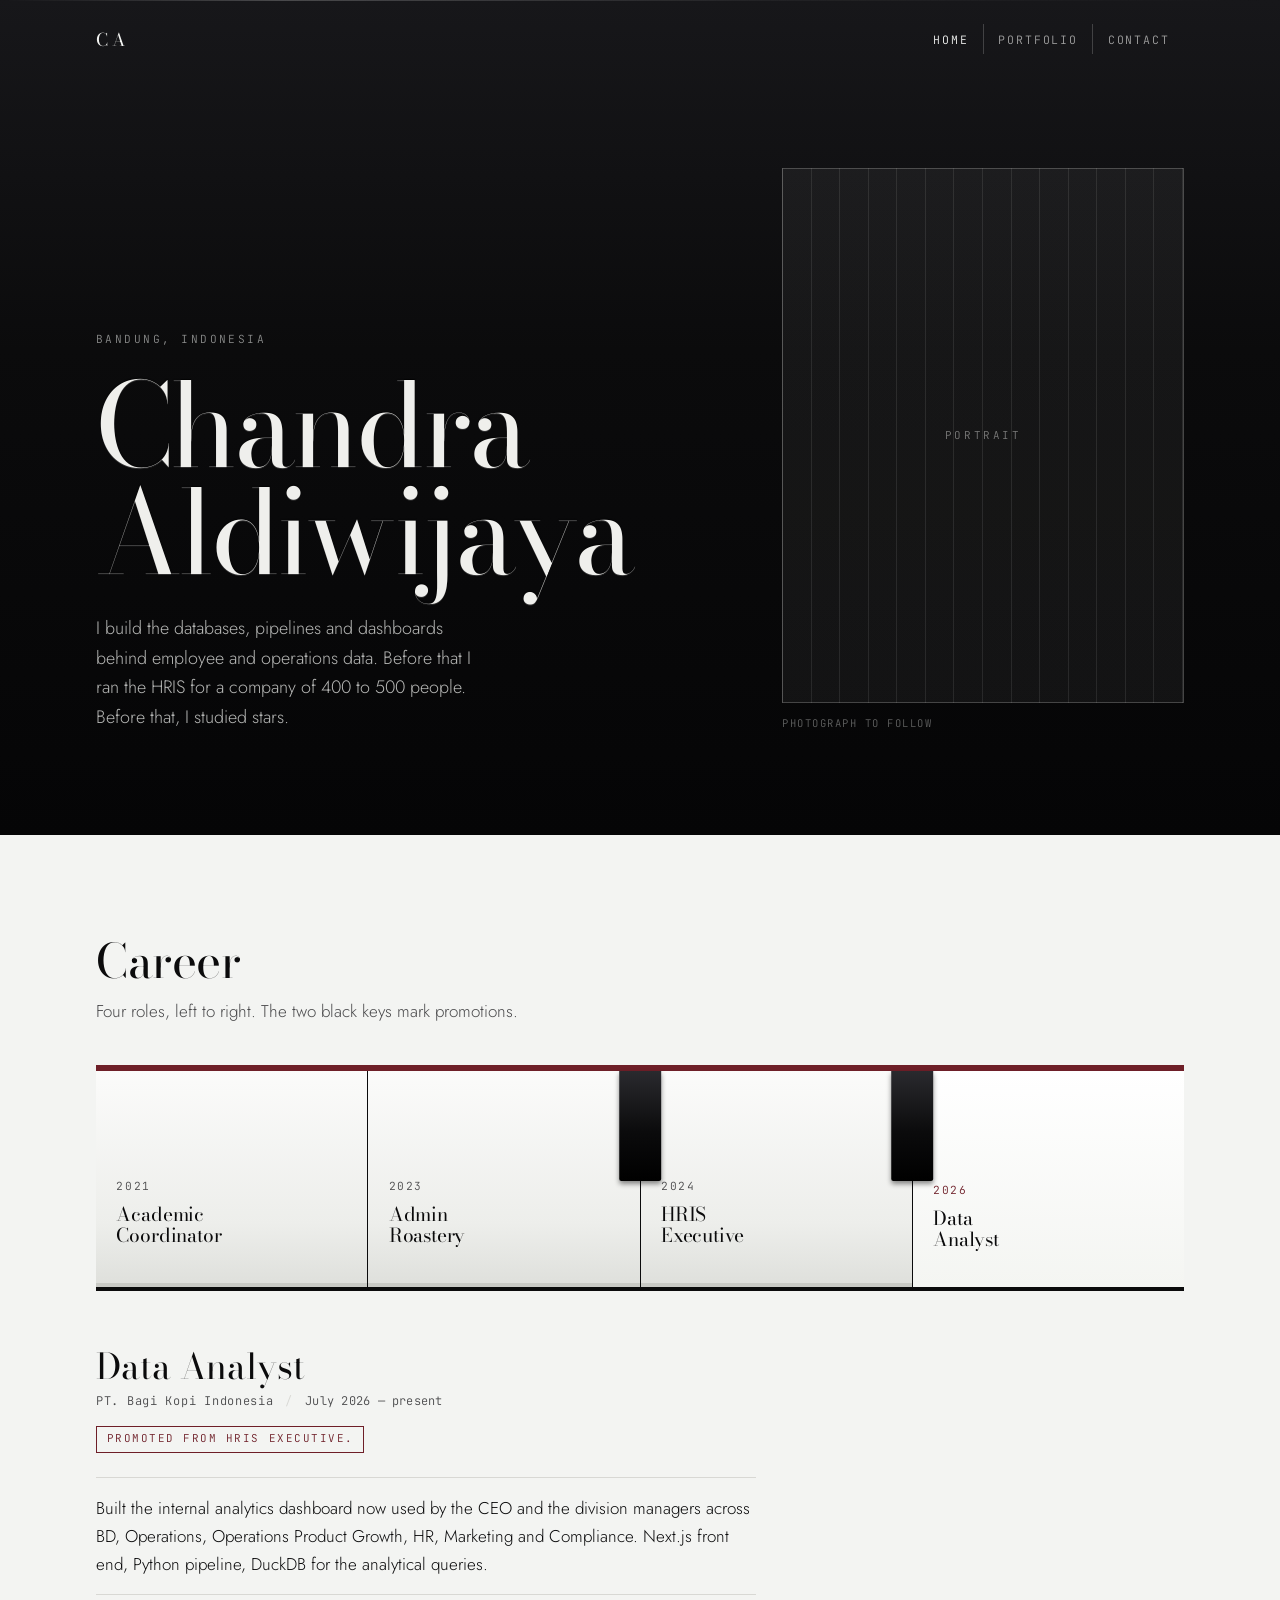
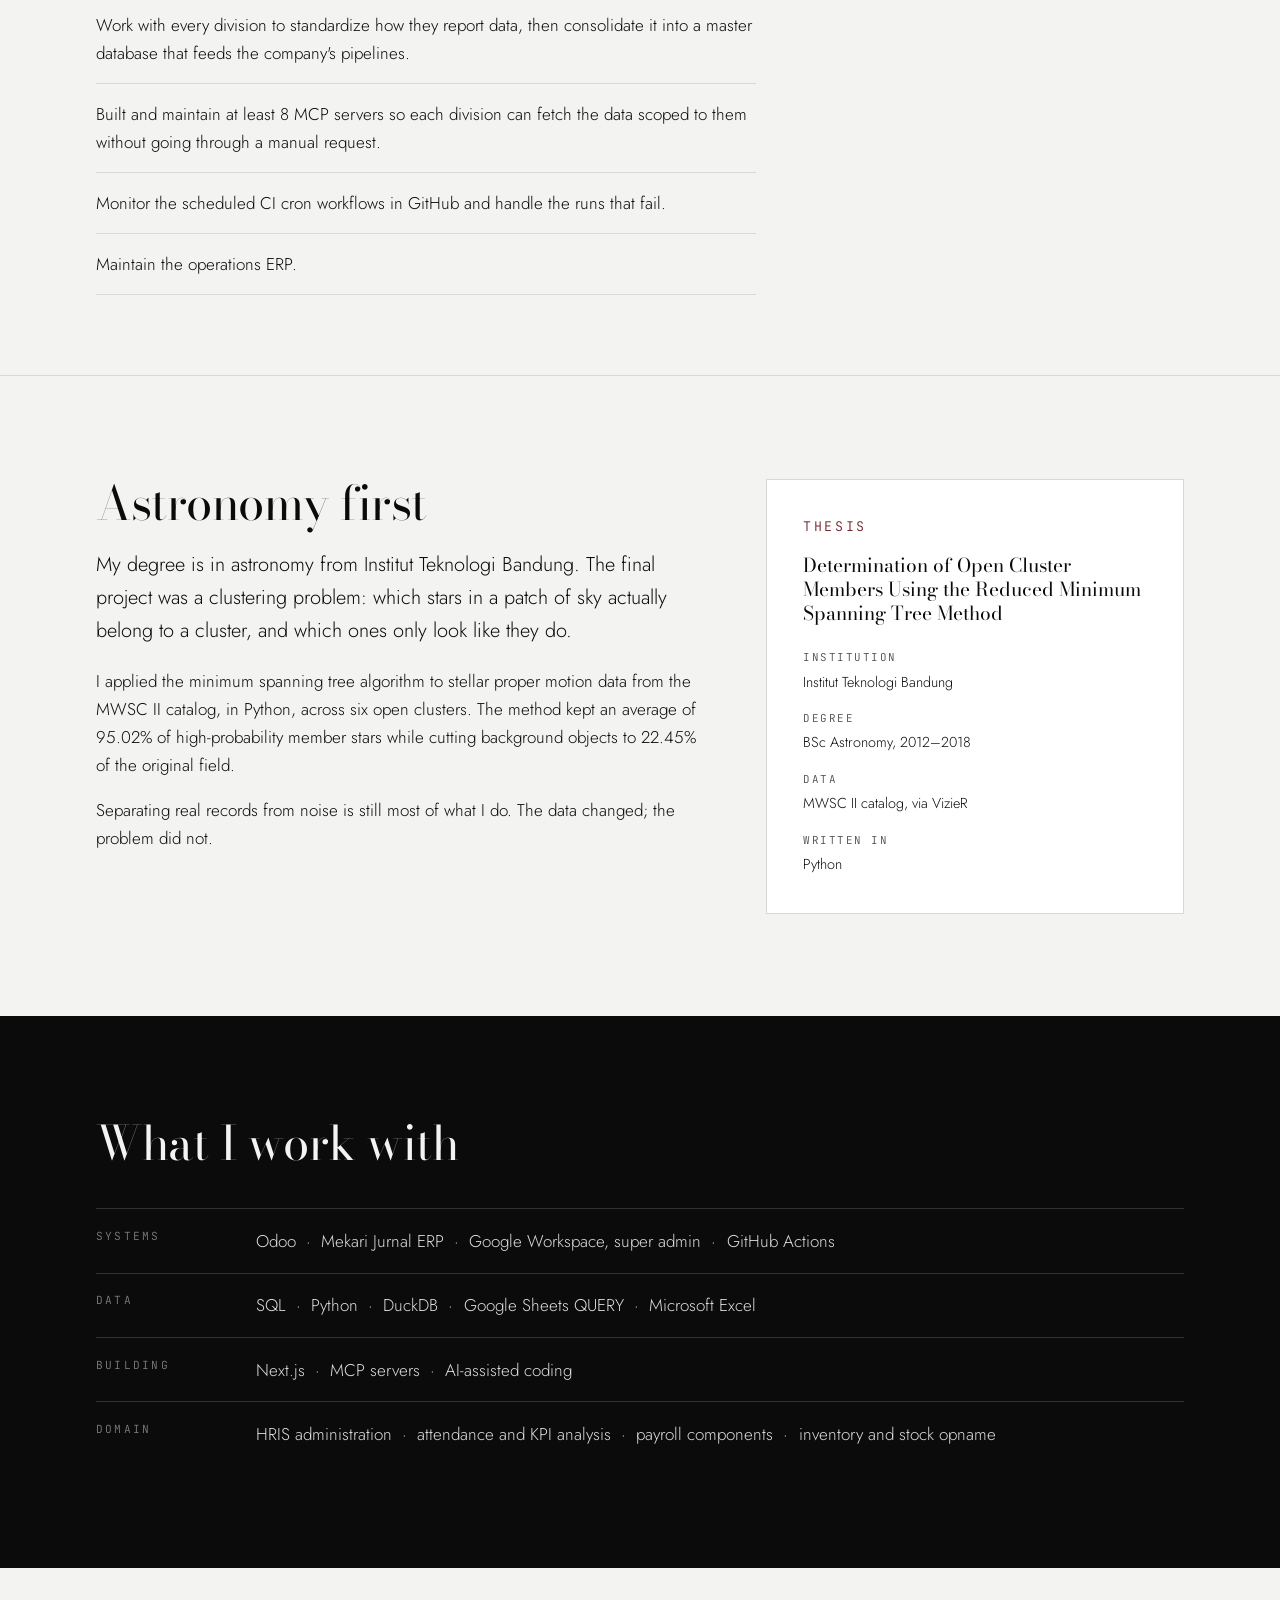
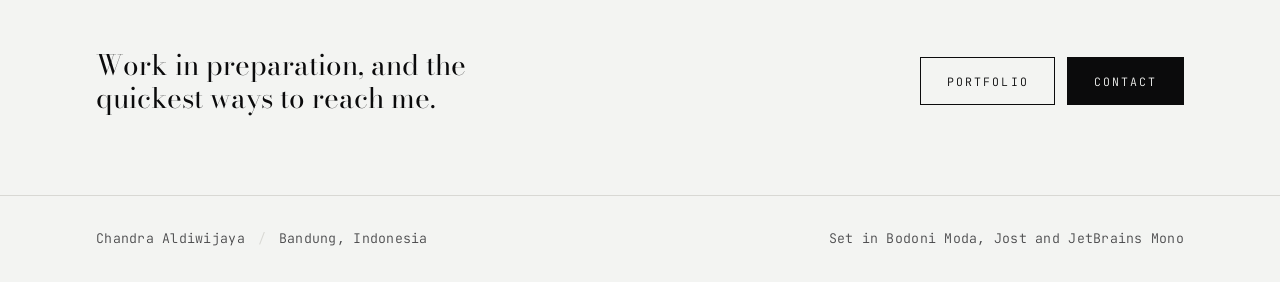
==== index.html @ 86bf50a6 "Replace site with piano black-and-white redesign Three pages (home, contact, portfolio) rebuilt from" ====
<!DOCTYPE html>
<html lang="en">
<head>
<meta charset="utf-8">
<meta name="viewport" content="width=device-width, initial-scale=1, viewport-fit=cover">
<title>Chandra Aldiwijaya — Data Analyst</title>
<meta name="description" content="Data analyst in Bandung, Indonesia. Employee and operations data: master databases, pipelines, and the dashboards built on top of them.">
<link rel="preconnect" href="https://fonts.googleapis.com">
<link rel="preconnect" href="https://fonts.gstatic.com" crossorigin>
<link href="https://fonts.googleapis.com/css2?family=Bodoni+Moda:opsz,wght@6..96,400;6..96,500;6..96,700&family=JetBrains+Mono:wght@400;500&family=Jost:wght@300;400;500&display=swap" rel="stylesheet">
<link rel="stylesheet" href="assets/css/style.css">
</head>
<body>

<a class="skip" href="#main">Skip to content</a>

<!-- ============ FALLBOARD : the closed lid ============ -->
<header class="fallboard">
  <nav class="nav" aria-label="Main">
    <a class="nav__mark" href="index.html">CA</a>
    <ul class="nav__list">
      <li><a href="index.html" aria-current="page">Home</a></li>
      <li><a href="portfolio.html">Portfolio</a></li>
      <li><a href="contact.html">Contact</a></li>
    </ul>
  </nav>

  <div class="hero">
    <div class="hero__text">
      <p class="eyebrow">Bandung, Indonesia</p>
      <h1 class="hero__name">Chandra<br>Aldiwijaya</h1>
      <p class="hero__line">
        I build the databases, pipelines and dashboards behind employee and
        operations data. Before that I ran the HRIS for a company of 400 to 500
        people. Before that, I studied stars.
      </p>
    </div>

    <!-- PHOTO GOES HERE.
         Save a portrait as assets/img/portrait.jpg (3:4, at least 900x1200),
         then delete the <div class="portrait__empty"> block below and
         uncomment the <img> line. -->
    <figure class="portrait">
      <!-- <img src="assets/img/portrait.jpg" alt="Chandra Aldiwijaya" width="900" height="1200"> -->
      <div class="portrait__empty" aria-hidden="true">
        <span class="portrait__note">Portrait</span>
      </div>
      <figcaption class="portrait__cap">Photograph to follow</figcaption>
    </figure>
  </div>
</header>

<main id="main">

<!-- ============ THE KEYBOARD : career ============ -->
<section class="keys-section" aria-labelledby="career-h">
  <div class="wrap">
    <h2 class="section-h" id="career-h">Career</h2>
    <p class="section-note">
      Four roles, left to right. The two black keys mark promotions.
    </p>
  </div>

  <div class="keyboard-frame">
    <div class="felt" aria-hidden="true"></div>
    <div class="keyboard" role="tablist" aria-label="Roles in order">

      <button class="key" role="tab" id="k-academic" aria-controls="p-academic" aria-selected="false" tabindex="-1">
        <span class="key__yr">2021</span>
        <span class="key__name">Academic<br>Coordinator</span>
      </button>

      <button class="key" role="tab" id="k-roastery" aria-controls="p-roastery" aria-selected="false" tabindex="-1">
        <span class="key__yr">2023</span>
        <span class="key__name">Admin<br>Roastery</span>
      </button>

      <button class="key" role="tab" id="k-hris" aria-controls="p-hris" aria-selected="false" tabindex="-1">
        <span class="key__yr">2024</span>
        <span class="key__name">HRIS<br>Executive</span>
      </button>

      <button class="key" role="tab" id="k-data" aria-controls="p-data" aria-selected="true" tabindex="0">
        <span class="key__yr">2026</span>
        <span class="key__name">Data<br>Analyst</span>
      </button>

      <span class="sharp sharp--1" aria-hidden="true"></span>
      <span class="sharp sharp--2" aria-hidden="true"></span>
    </div>
  </div>

  <div class="wrap">
    <div class="panels">

      <article class="panel" role="tabpanel" id="p-data" aria-labelledby="k-data">
        <header class="panel__head">
          <h3>Data Analyst</h3>
          <p class="panel__meta">PT. Bagi Kopi Indonesia <span class="sep">/</span> <span class="mono">July 2026 — present</span></p>
          <p class="panel__pro">Promoted from HRIS Executive.</p>
        </header>
        <ul class="panel__list">
          <li>Built the internal analytics dashboard now used by the CEO and the division managers across BD, Operations, Operations Product Growth, HR, Marketing and Compliance. Next.js front end, Python pipeline, DuckDB for the analytical queries.</li>
          <li>Work with every division to standardize how they report data, then consolidate it into a master database that feeds the company's pipelines.</li>
          <li>Built and maintain at least 8 MCP servers so each division can fetch the data scoped to them without going through a manual request.</li>
          <li>Monitor the scheduled CI cron workflows in GitHub and handle the runs that fail.</li>
          <li>Maintain the operations ERP.</li>
        </ul>
      </article>

      <article class="panel" role="tabpanel" id="p-hris" aria-labelledby="k-hris" hidden>
        <header class="panel__head">
          <h3>HRIS Executive</h3>
          <p class="panel__meta">PT. Bagi Kopi Indonesia <span class="sep">/</span> <span class="mono">August 2024 — June 2026</span></p>
          <p class="panel__pro">Promoted from Admin Roastery.</p>
        </header>
        <ul class="panel__list">
          <li>Maintained the Odoo employee database for 400 to 500 employees, including outlet schedule assignments.</li>
          <li>Built linked HR dashboards in Google Sheets using QUERY formulas to cross-check the employee databases against each other, catching duplicate, missing and mismatched records across demography, KPI and employee movement data. Errors dropped by about 95%.</li>
          <li>Recapped attendance weekly, then turned that data into monthly performance reports with year-on-year benchmarking.</li>
          <li>Collected KPIs from every division to calculate the semester bonus, and calculated THR against each employee's yearly attendance record.</li>
          <li>Super admin for the company Google Workspace, covering accounts, groups and access.</li>
          <li>Tested every new HRIS feature built by the third-party vendor before it went live, and handled first-line IT support.</li>
        </ul>
      </article>

      <article class="panel" role="tabpanel" id="p-roastery" aria-labelledby="k-roastery" hidden>
        <header class="panel__head">
          <h3>Admin Roastery</h3>
          <p class="panel__meta">PT. Bagi Kopi Indonesia <span class="sep">/</span> <span class="mono">July 2023 — July 2024</span></p>
        </header>
        <ul class="panel__list">
          <li>Monitored the coffee bean supply chain, covering at least 1.5 tons of stock moving in and out each month.</li>
          <li>Ran the monthly stock opname and held counting accuracy at around 95%.</li>
          <li>Handled inventory reporting in the Mekari Jurnal ERP, and kept a parallel inventory dataset in Excel to reconcile against the ERP figures.</li>
          <li>Issued purchase orders to suppliers, and created and managed sales orders for both B2B and B2C customers.</li>
        </ul>
      </article>

      <article class="panel" role="tabpanel" id="p-academic" aria-labelledby="k-academic" hidden>
        <header class="panel__head">
          <h3>Academic Coordinator</h3>
          <p class="panel__meta">Swawiyata Sibernetika <span class="sep">/</span> <span class="mono">December 2021 — July 2022</span></p>
        </header>
        <ul class="panel__list">
          <li>Planned classroom timelines against the company's study curriculum.</li>
          <li>Coordinated class schedules with the teaching staff.</li>
          <li>Collected all student score data and brought the results back to teachers with recommendations.</li>
          <li>Documented and filed student paperwork, and taught in class as support staff.</li>
        </ul>
      </article>

    </div>
  </div>
</section>

<!-- ============ ASTRONOMY ============ -->
<section class="movement" aria-labelledby="astro-h">
  <div class="wrap grid-2">
    <div>
      <h2 class="section-h" id="astro-h">Astronomy first</h2>
      <p class="lede">
        My degree is in astronomy from Institut Teknologi Bandung. The final
        project was a clustering problem: which stars in a patch of sky actually
        belong to a cluster, and which ones only look like they do.
      </p>
      <p>
        I applied the minimum spanning tree algorithm to stellar proper motion
        data from the MWSC II catalog, in Python, across six open clusters. The
        method kept an average of 95.02% of high-probability member stars while
        cutting background objects to 22.45% of the original field.
      </p>
      <p>
        Separating real records from noise is still most of what I do. The data
        changed; the problem did not.
      </p>
    </div>
    <aside class="card">
      <p class="card__label mono">Thesis</p>
      <p class="card__title">Determination of Open Cluster Members Using the Reduced Minimum Spanning Tree Method</p>
      <dl class="spec">
        <dt>Institution</dt><dd>Institut Teknologi Bandung</dd>
        <dt>Degree</dt><dd>BSc Astronomy, 2012&ndash;2018</dd>
        <dt>Data</dt><dd>MWSC II catalog, via VizieR</dd>
        <dt>Written in</dt><dd>Python</dd>
      </dl>
    </aside>
  </div>
</section>

<!-- ============ SKILLS ============ -->
<section class="movement movement--dark" aria-labelledby="skills-h">
  <div class="wrap">
    <h2 class="section-h section-h--light" id="skills-h">What I work with</h2>
    <dl class="skills">
      <dt>Systems</dt>
      <dd>Odoo <span class="dot">·</span> Mekari Jurnal ERP <span class="dot">·</span> Google Workspace, super admin <span class="dot">·</span> GitHub Actions</dd>
      <dt>Data</dt>
      <dd>SQL <span class="dot">·</span> Python <span class="dot">·</span> DuckDB <span class="dot">·</span> Google Sheets QUERY <span class="dot">·</span> Microsoft Excel</dd>
      <dt>Building</dt>
      <dd>Next.js <span class="dot">·</span> MCP servers <span class="dot">·</span> AI-assisted coding</dd>
      <dt>Domain</dt>
      <dd>HRIS administration <span class="dot">·</span> attendance and KPI analysis <span class="dot">·</span> payroll components <span class="dot">·</span> inventory and stock opname</dd>
    </dl>
  </div>
</section>

<section class="cta">
  <div class="wrap cta__inner">
    <p class="cta__text">Work in preparation, and the quickest ways to reach me.</p>
    <p class="cta__links">
      <a class="btn" href="portfolio.html">Portfolio</a>
      <a class="btn btn--solid" href="contact.html">Contact</a>
    </p>
  </div>
</section>

</main>

<footer class="foot">
  <div class="wrap foot__inner">
    <p class="mono">Chandra Aldiwijaya <span class="sep">/</span> Bandung, Indonesia</p>
    <p class="mono">Set in Bodoni Moda, Jost and JetBrains Mono</p>
  </div>
</footer>

<script src="assets/js/keys.js"></script>
</body>
</html>
---- assets/css/style.css ----
/* ==========================================================================
   Chandra Aldiwijaya — personal site
   Piano: ebony lacquer, ivory keys, a felt strip, nothing else.
   ========================================================================== */

:root{
  --ebony:    #0B0B0C;
  --ebony-up: #17171A;   /* lacquer highlight */
  --ivory:    #F3F4F2;
  --ivory-up: #FBFBFA;   /* key face, catching light */
  --graphite: #4A4A4C;
  --keyline:  #D8D8D4;
  --felt:     #6E1F28;

  --display: "Bodoni Moda", Georgia, "Times New Roman", serif;
  --body:    "Jost", "Helvetica Neue", Arial, sans-serif;
  --mono:    "JetBrains Mono", ui-monospace, "SFMono-Regular", Consolas, monospace;

  --measure: 66ch;
  --gut: clamp(1.25rem, 5vw, 4.5rem);
  --rule: 1px solid var(--keyline);
}

*,*::before,*::after{ box-sizing:border-box; }

html{ -webkit-text-size-adjust:100%; scroll-behavior:smooth; }

body{
  margin:0;
  background:var(--ivory);
  color:var(--ebony);
  font-family:var(--body);
  font-weight:300;
  font-size:clamp(1rem, .96rem + .2vw, 1.0625rem);
  line-height:1.65;
  -webkit-font-smoothing:antialiased;
}

img{ max-width:100%; height:auto; display:block; }
[hidden]{ display:none !important; }

a{ color:inherit; text-underline-offset:.22em; text-decoration-thickness:1px; }

:focus-visible{
  outline:2px solid var(--felt);
  outline-offset:3px;
}

.skip{
  position:absolute; left:-9999px; top:0;
  background:var(--ivory); color:var(--ebony);
  padding:.75rem 1rem; z-index:50;
}
.skip:focus{ left:.5rem; top:.5rem; }

.wrap{
  width:100%;
  max-width:76rem;
  margin-inline:auto;
  padding-inline:var(--gut);
}

.mono{ font-family:var(--mono); font-size:.78em; letter-spacing:.02em; }
.sep{ color:var(--keyline); padding:0 .35em; }
.dot{ color:var(--keyline); padding:0 .3em; }

/* ---------- eyebrow / section headings ---------------------------------- */

.eyebrow{
  font-family:var(--mono);
  font-size:.7rem;
  letter-spacing:.22em;
  text-transform:uppercase;
  color:var(--graphite);
  margin:0 0 1.5rem;
}

.section-h{
  font-family:var(--display);
  font-optical-sizing:auto;
  font-weight:400;
  font-size:clamp(1.75rem, 1.2rem + 2.2vw, 3rem);
  line-height:1.05;
  letter-spacing:-.01em;
  margin:0 0 .6rem;
}
.section-h--light{ color:var(--ivory); }

.section-note{
  color:var(--graphite);
  max-width:46ch;
  margin:0 0 2.5rem;
}

/* ==========================================================================
   FALLBOARD — the closed lid
   ========================================================================== */

.fallboard{
  background:
    linear-gradient(180deg, var(--ebony-up) 0%, var(--ebony) 42%, #050506 100%);
  color:var(--ivory);
  padding-top:env(safe-area-inset-top, 0px);
  position:relative;
  isolation:isolate;
}

/* the long specular line a lacquered lid picks up */
.fallboard::after{
  content:"";
  position:absolute; inset-inline:0; top:0; height:1px;
  background:linear-gradient(90deg, transparent, rgba(255,255,255,.22) 22%, rgba(255,255,255,.05) 60%, transparent);
  pointer-events:none;
}

.nav{
  display:flex; align-items:center; justify-content:space-between;
  gap:1.5rem;
  max-width:76rem; margin-inline:auto;
  padding:1.5rem var(--gut);
}

.nav__mark{
  font-family:var(--display);
  font-size:1.1rem; letter-spacing:.24em;
  text-decoration:none;
}

.nav__list{
  display:flex; gap:0; list-style:none; margin:0; padding:0;
  font-family:var(--mono); font-size:.72rem;
  letter-spacing:.16em; text-transform:uppercase;
}
.nav__list li + li{ border-left:1px solid rgba(243,244,242,.2); }
.nav__list a{
  display:block; padding:.35rem .9rem;
  text-decoration:none; color:rgba(243,244,242,.62);
  transition:color .25s ease;
}
.nav__list a:hover{ color:var(--ivory); }
.nav__list a[aria-current="page"]{ color:var(--ivory); }

/* ---------- hero ---------- */

.hero{
  max-width:76rem; margin-inline:auto;
  padding:clamp(2.5rem,7vw,6rem) var(--gut) clamp(3.5rem,8vw,7rem);
  display:grid;
  grid-template-columns:minmax(0,1.55fr) minmax(0,1fr);
  gap:clamp(2rem,5vw,4.5rem);
  align-items:end;
}

.hero .eyebrow{ color:rgba(243,244,242,.55); }

.hero__name{
  font-family:var(--display);
  font-optical-sizing:auto;
  font-weight:400;
  font-size:clamp(2.9rem, 1.2rem + 7.6vw, 7.25rem);
  line-height:.92;
  letter-spacing:-.025em;
  margin:0 0 1.75rem;
  /* engraved, the way a maker's name sits on a fallboard */
  color:#EFEFEC;
  text-shadow:0 1px 0 rgba(255,255,255,.16), 0 -1px 1px rgba(0,0,0,.75);
}

.hero__line{
  max-width:38ch;
  color:rgba(243,244,242,.74);
  margin:0;
  font-size:clamp(1rem,.94rem + .3vw,1.125rem);
}

/* ---------- portrait placeholder ---------- */

.portrait{ margin:0; }

.portrait img,
.portrait__empty{
  aspect-ratio:3/4;
  width:100%;
  border:1px solid rgba(243,244,242,.22);
}

.portrait__empty{
  display:grid; place-items:center;
  /* faint key pattern so the empty frame still belongs to the instrument */
  background-image:repeating-linear-gradient(
    90deg,
    rgba(243,244,242,.05) 0 calc(100% / 14 - 1px),
    rgba(243,244,242,.14) calc(100% / 14 - 1px) calc(100% / 14)
  );
}

.portrait__note{
  font-family:var(--mono);
  font-size:.68rem; letter-spacing:.24em; text-transform:uppercase;
  color:rgba(243,244,242,.45);
}

.portrait__cap{
  font-family:var(--mono);
  font-size:.66rem; letter-spacing:.14em; text-transform:uppercase;
  color:rgba(243,244,242,.38);
  margin-top:.75rem;
}

/* ==========================================================================
   THE KEYBOARD — career
   ========================================================================== */

.keys-section{ padding:clamp(3.5rem,8vw,6.5rem) 0 clamp(3rem,7vw,5rem); }

.keyboard-frame{
  max-width:76rem; margin-inline:auto;
  padding-inline:var(--gut);
  margin-bottom:clamp(2rem,5vw,3.5rem);
}

/* the strip of felt that sits above the keys */
.felt{
  height:6px;
  background:var(--felt);
  box-shadow:0 1px 0 rgba(0,0,0,.35);
}

.keyboard{
  position:relative;
  display:grid;
  grid-template-columns:repeat(4,1fr);
  background:var(--ebony);
  padding:0 0 4px;
  gap:1px;
}

.key{
  appearance:none;
  border:0;
  margin:0;
  cursor:pointer;
  text-align:left;
  font:inherit;
  color:var(--ebony);
  background:linear-gradient(180deg, var(--ivory-up) 0%, #EDEEEB 72%, #DFE0DC 100%);
  padding:clamp(1.25rem,2.6vw,2rem) clamp(.85rem,1.6vw,1.35rem) clamp(1.5rem,2.8vw,2.25rem);
  min-height:clamp(9.5rem,18vw,13.5rem);
  display:flex; flex-direction:column; justify-content:flex-end; gap:.5rem;
  border-bottom:4px solid #C9CAC5;
  transition:transform .12s ease, border-bottom-width .12s ease, background .25s ease;
}

.key__yr{
  font-family:var(--mono);
  font-size:.7rem; letter-spacing:.14em;
  color:var(--graphite);
}

.key__name{
  font-family:var(--display);
  font-optical-sizing:auto;
  font-weight:400;
  font-size:clamp(.95rem,.8rem + .5vw,1.35rem);
  line-height:1.12;
  letter-spacing:-.01em;
}

.key:hover{
  transform:translateY(2px);
  border-bottom-width:2px;
}

.key[aria-selected="true"]{
  transform:translateY(4px);
  border-bottom-width:0;
  background:linear-gradient(180deg,#FFFFFF 0%, #F4F5F2 100%);
}
.key[aria-selected="true"] .key__yr{ color:var(--felt); }

/* accidentals — the two promotions, sitting between naturals */
.sharp{
  position:absolute;
  top:0;
  width:clamp(1.5rem,3.4vw,2.6rem);
  height:50%;
  background:linear-gradient(180deg,#2A2A2E 0%, var(--ebony) 55%, #000 100%);
  border-radius:0 0 2px 2px;
  box-shadow:0 3px 5px rgba(0,0,0,.45);
  pointer-events:none;
}
.sharp--1{ left:50%;  transform:translateX(-50%); }
.sharp--2{ left:75%;  transform:translateX(-50%); }

/* ---------- panels ---------- */

.panels{ max-width:var(--measure); }

.panel__head{ margin-bottom:1.5rem; }

.panel__head h3{
  font-family:var(--display);
  font-optical-sizing:auto;
  font-weight:400;
  font-size:clamp(1.5rem,1.1rem + 1.4vw,2.25rem);
  line-height:1.1;
  margin:0 0 .4rem;
}

.panel__meta{
  font-family:var(--mono);
  font-size:.75rem; letter-spacing:.06em;
  color:var(--graphite);
  margin:0;
}
.panel__meta .mono{ font-size:1em; }

.panel__pro{
  display:inline-block;
  margin:.85rem 0 0;
  padding:.2rem .6rem .25rem;
  border:1px solid var(--felt);
  color:var(--felt);
  font-family:var(--mono);
  font-size:.68rem; letter-spacing:.14em; text-transform:uppercase;
}

.panel__list{
  list-style:none;
  margin:0; padding:0;
  border-top:var(--rule);
}
.panel__list li{
  padding:1rem 0;
  border-bottom:var(--rule);
}

/* ==========================================================================
   MOVEMENTS
   ========================================================================== */

.movement{
  padding:clamp(3.5rem,8vw,6.5rem) 0;
  border-top:var(--rule);
}

.movement p{ max-width:var(--measure); }
.movement .lede{
  font-size:clamp(1.0625rem,1rem + .35vw,1.25rem);
  color:var(--ebony);
}

.grid-2{
  display:grid;
  grid-template-columns:minmax(0,1.45fr) minmax(0,1fr);
  gap:clamp(2rem,5vw,4rem);
  align-items:start;
}

.card{
  border:var(--rule);
  padding:clamp(1.5rem,3vw,2.25rem);
  background:#FFFFFF;
}

.card__label{
  letter-spacing:.2em; text-transform:uppercase;
  color:var(--felt);
  margin:0 0 1rem;
}

.card__title{
  font-family:var(--display);
  font-optical-sizing:auto;
  font-weight:400;
  font-size:1.2rem;
  line-height:1.25;
  margin:0 0 1.5rem;
}

.spec{ margin:0; font-size:.9rem; }
.spec dt{
  font-family:var(--mono);
  font-size:.68rem; letter-spacing:.14em; text-transform:uppercase;
  color:var(--graphite);
  margin-top:1rem;
}
.spec dd{ margin:.2rem 0 0; }

/* dark movement */
.movement--dark{
  background:var(--ebony);
  color:var(--ivory);
  border-top:0;
}

.skills{
  margin:2.5rem 0 0;
  display:grid;
  grid-template-columns:minmax(6rem,10rem) minmax(0,1fr);
  gap:0;
}
.skills dt{
  font-family:var(--mono);
  font-size:.7rem; letter-spacing:.2em; text-transform:uppercase;
  color:rgba(243,244,242,.5);
  padding:1.1rem 0;
  border-top:1px solid rgba(243,244,242,.16);
}
.skills dd{
  margin:0;
  padding:1.1rem 0;
  border-top:1px solid rgba(243,244,242,.16);
  color:rgba(243,244,242,.9);
}

/* ==========================================================================
   CTA + FOOTER
   ========================================================================== */

.cta{ padding:clamp(3rem,7vw,5rem) 0; }

.cta__inner{
  display:flex; flex-wrap:wrap; gap:1.5rem;
  align-items:center; justify-content:space-between;
}

.cta__text{
  font-family:var(--display);
  font-optical-sizing:auto;
  font-size:clamp(1.25rem,1rem + 1vw,1.75rem);
  line-height:1.2;
  margin:0;
  max-width:26ch;
}

.cta__links{ display:flex; gap:.75rem; margin:0; }

.btn{
  display:inline-block;
  font-family:var(--mono);
  font-size:.72rem; letter-spacing:.18em; text-transform:uppercase;
  padding:.85rem 1.6rem;
  border:1px solid var(--ebony);
  text-decoration:none;
  transition:background .2s ease, color .2s ease;
}
.btn:hover{ background:var(--ebony); color:var(--ivory); }

.btn--solid{ background:var(--ebony); color:var(--ivory); }
.btn--solid:hover{ background:var(--felt); border-color:var(--felt); }

.foot{
  border-top:var(--rule);
  padding:2rem 0 calc(2rem + env(safe-area-inset-bottom, 0px));
  color:var(--graphite);
}
.foot__inner{
  display:flex; flex-wrap:wrap; gap:.75rem 2rem;
  justify-content:space-between;
}
.foot p{ margin:0; }

/* ==========================================================================
   INNER PAGES
   ========================================================================== */

.page-head{
  /* padding-block only: a shorthand here would wipe out .wrap's gutter */
  padding-block:clamp(3rem,7vw,5.5rem) clamp(2rem,5vw,3.5rem);
}
.page-head h1{
  font-family:var(--display);
  font-optical-sizing:auto;
  font-weight:400;
  font-size:clamp(2.25rem,1.4rem + 3.6vw,4.5rem);
  line-height:1;
  letter-spacing:-.02em;
  margin:0 0 1rem;
}
.page-head p{ max-width:52ch; color:var(--graphite); margin:0; }

/* contact list */
.contact-list{
  margin:0;
  border-top:var(--rule);
}
.contact-list > div{
  display:grid;
  grid-template-columns:minmax(6rem,11rem) minmax(0,1fr);
  gap:1rem;
  padding:1.4rem 0;
  border-bottom:var(--rule);
  align-items:baseline;
}
.contact-list dt{
  font-family:var(--mono);
  font-size:.7rem; letter-spacing:.2em; text-transform:uppercase;
  color:var(--graphite);
}
/* Values are data — an address, a number, a URL — so they are set in the
   mono face: easier to read a digit at a time, and no hairline strokes for
   an underline to cut through. */
.contact-list dd{
  margin:0;
  font-family:var(--mono);
  font-size:clamp(.9rem,.85rem + .3vw,1.05rem);
  line-height:1.45;
  overflow-wrap:anywhere;
}
.contact-list dd a{
  text-decoration-color:var(--keyline);
  text-underline-offset:.3em;
}
.contact-list dd a:hover{ text-decoration-color:var(--felt); color:var(--felt); }

/* programme (portfolio) */
.programme{
  margin:0; padding:0; list-style:none;
  border-top:var(--rule);
}
.programme li{
  display:grid;
  grid-template-columns:minmax(0,1fr) auto;
  gap:1rem 2rem;
  align-items:baseline;
  padding:1.6rem 0;
  border-bottom:var(--rule);
}
.programme h2{
  font-family:var(--display);
  font-optical-sizing:auto;
  font-weight:400;
  font-size:clamp(1.15rem,1rem + .7vw,1.6rem);
  line-height:1.2;
  margin:0 0 .4rem;
}
.programme p{ margin:0; color:var(--graphite); max-width:56ch; }
.programme .status{
  font-family:var(--mono);
  font-size:.66rem; letter-spacing:.18em; text-transform:uppercase;
  color:var(--graphite);
  border:1px solid var(--keyline);
  padding:.25rem .6rem;
  white-space:nowrap;
}

/* ==========================================================================
   RESPONSIVE
   ========================================================================== */

@media (max-width:60rem){
  .hero{ grid-template-columns:minmax(0,1fr); align-items:start; }
  .portrait{ max-width:20rem; }
  .grid-2{ grid-template-columns:minmax(0,1fr); }
}

@media (max-width:40rem){
  .nav{ flex-wrap:wrap; gap:1rem; }
  .key{
    padding:1rem .55rem 1.1rem;
    min-height:9rem;
  }
  .key__name{ font-size:.9rem; }
  .key__yr{ font-size:.64rem; }
  .skills{ grid-template-columns:minmax(0,1fr); }
  .skills dt{ padding-bottom:.2rem; border-top:1px solid rgba(243,244,242,.16); }
  .skills dd{ border-top:0; padding-top:0; }
  .contact-list > div{ grid-template-columns:minmax(0,1fr); gap:.35rem; }
  .programme li{ grid-template-columns:minmax(0,1fr); }
}

/* ==========================================================================
   MOTION
   ========================================================================== */

@media (prefers-reduced-motion:no-preference){
  .lift{ animation:lift .7s cubic-bezier(.2,.7,.3,1) both; }
  .lift-1{ animation-delay:.05s; }
  .lift-2{ animation-delay:.14s; }
  .lift-3{ animation-delay:.23s; }
  @keyframes lift{
    from{ opacity:0; transform:translateY(14px); }
    to  { opacity:1; transform:none; }
  }
  .keyboard .key{ animation:settle .5s cubic-bezier(.2,.7,.3,1) both; }
  .keyboard .key:nth-child(1){ animation-delay:.28s; }
  .keyboard .key:nth-child(2){ animation-delay:.34s; }
  .keyboard .key:nth-child(3){ animation-delay:.40s; }
  .keyboard .key:nth-child(4){ animation-delay:.46s; }
  @keyframes settle{
    from{ opacity:0; transform:translateY(-10px); }
    to  { opacity:1; transform:none; }
  }
}

@media (prefers-reduced-motion:reduce){
  html{ scroll-behavior:auto; }
  *,*::before,*::after{
    animation-duration:.001ms !important;
    animation-iteration-count:1 !important;
    transition-duration:.001ms !important;
  }
}

@media print{
  .fallboard{ background:#fff; color:#000; }
  .nav, .keyboard-frame, .cta{ display:none; }
  .panel[hidden]{ display:block !important; }
}
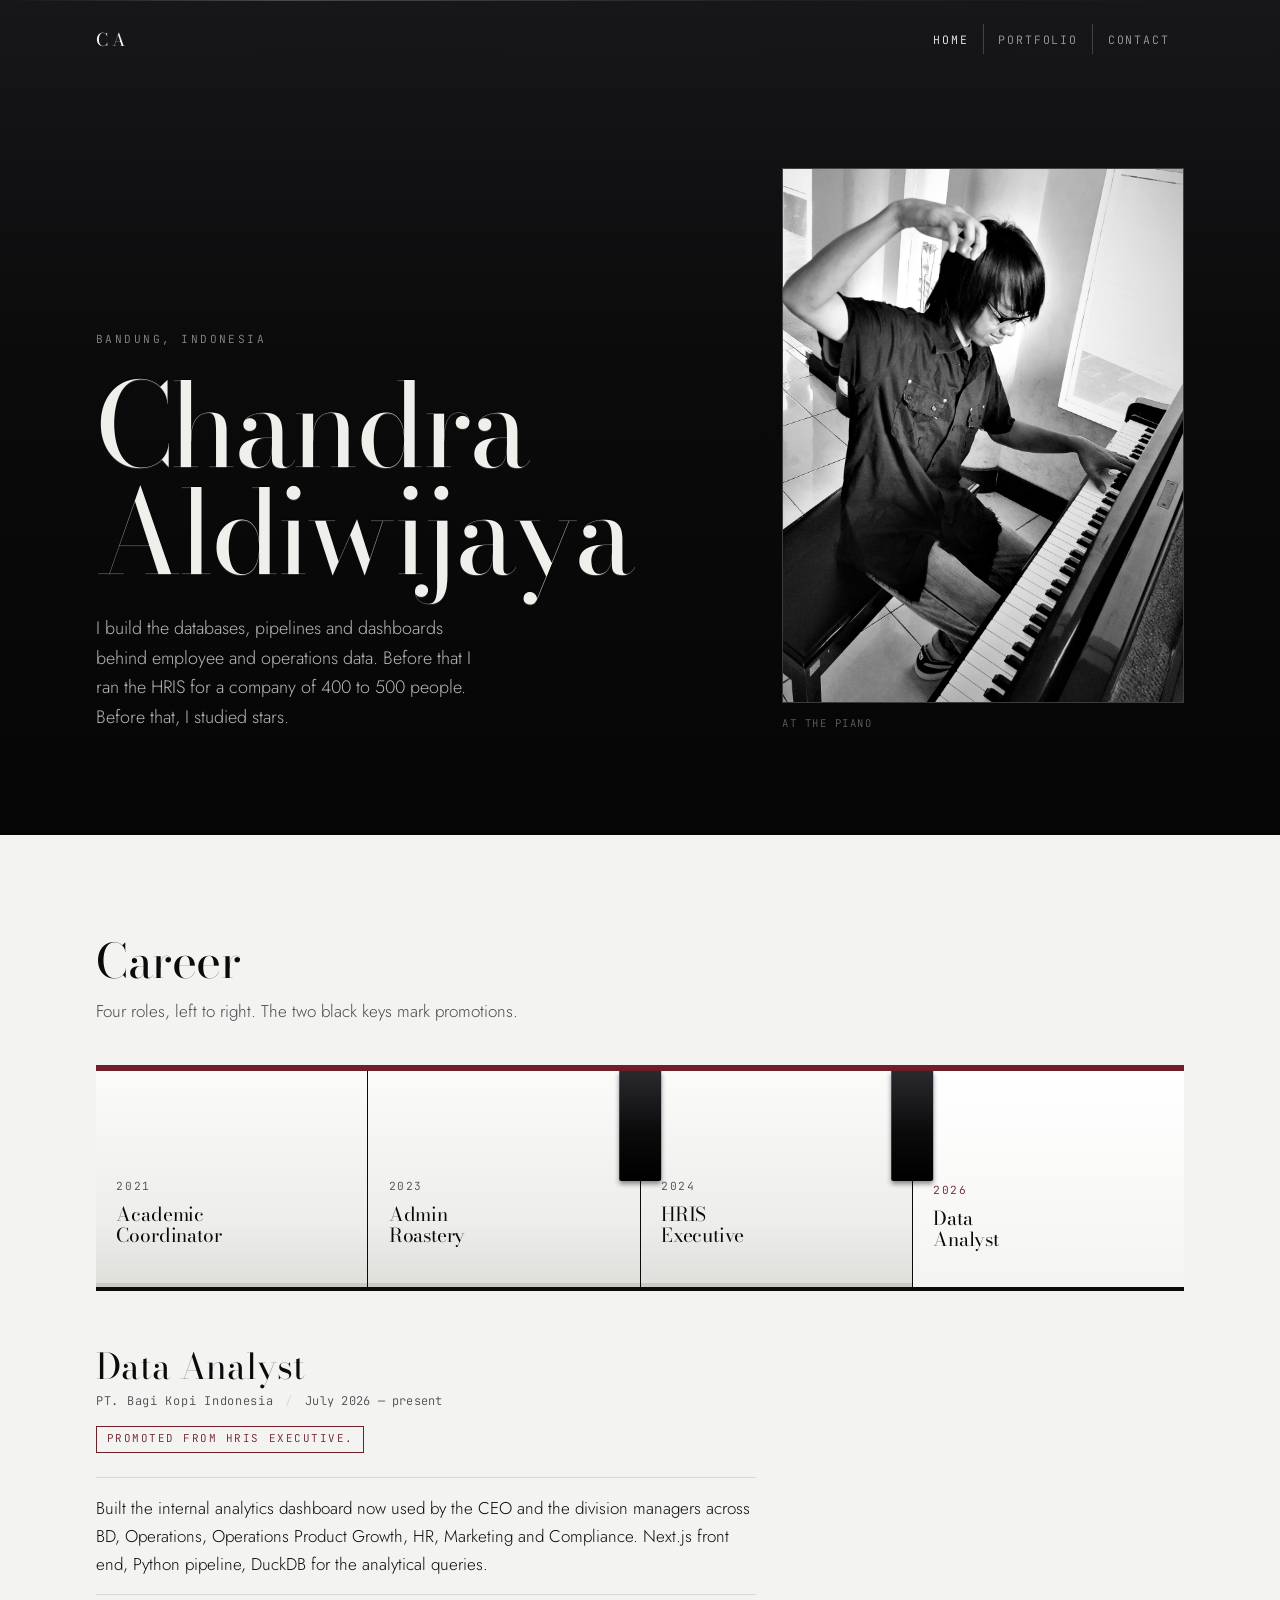
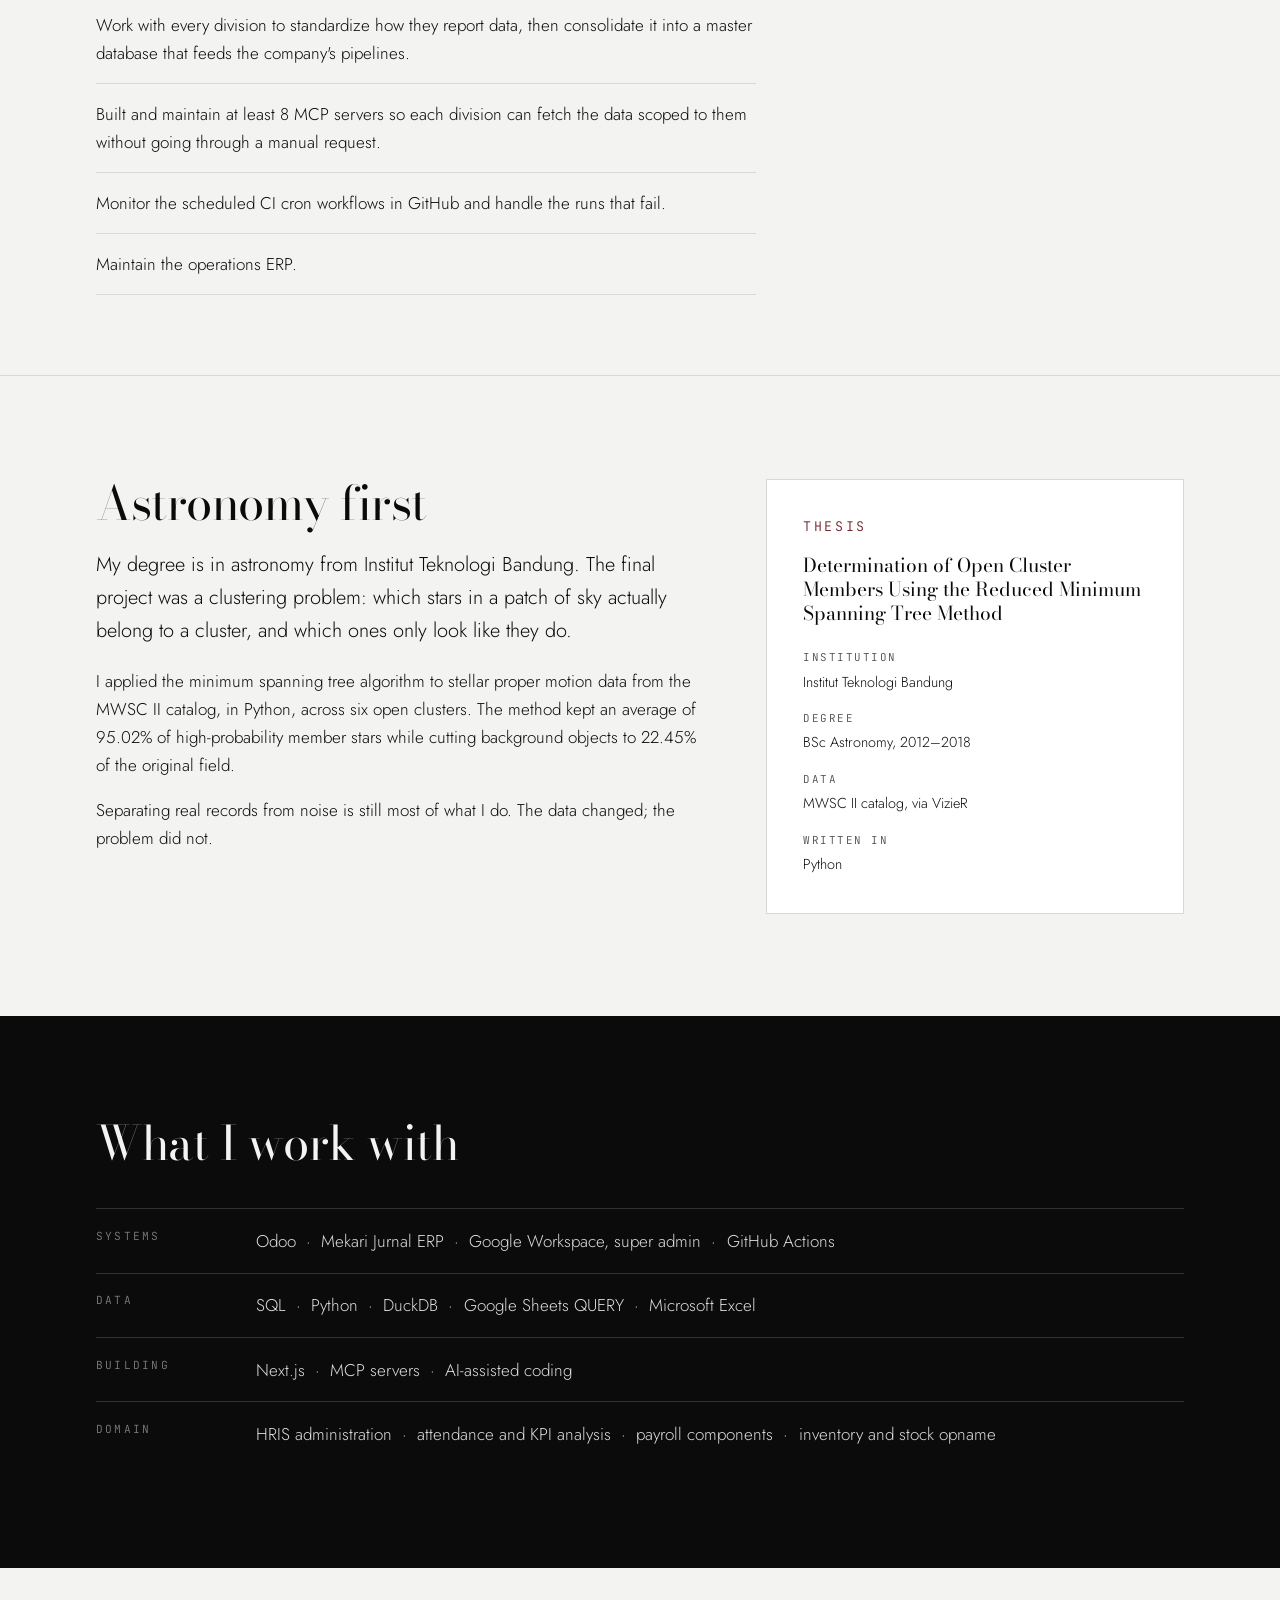
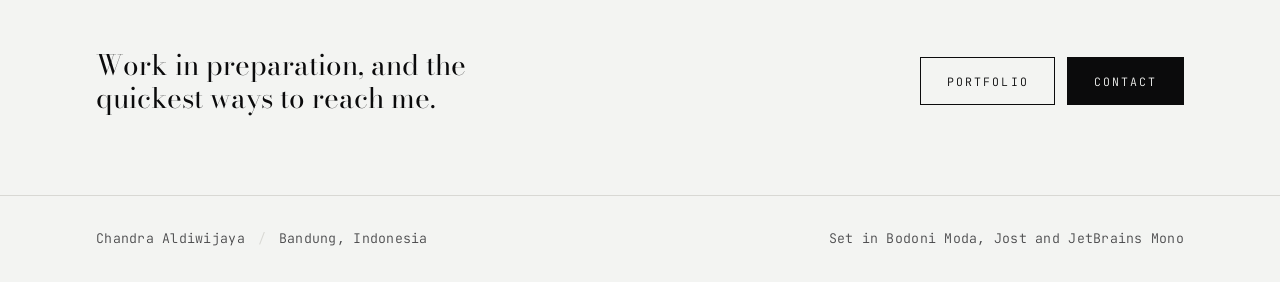
==== commit a267eec0: "Use the piano photo in the hero Crops the existing photo to 3:4 around the figure and the keyboard, " ====
--- a/index.html
+++ b/index.html
@@ -36,16 +36,13 @@
       </p>
     </div>
 
-    <!-- PHOTO GOES HERE.
-         Save a portrait as assets/img/portrait.jpg (3:4, at least 900x1200),
-         then delete the <div class="portrait__empty"> block below and
-         uncomment the <img> line. -->
+    <!-- To change the photo, replace assets/img/portrait.jpg with another
+         3:4 image. assets/img/piano.jpg is the full-resolution original. -->
     <figure class="portrait">
-      <!-- <img src="assets/img/portrait.jpg" alt="Chandra Aldiwijaya" width="900" height="1200"> -->
-      <div class="portrait__empty" aria-hidden="true">
-        <span class="portrait__note">Portrait</span>
-      </div>
-      <figcaption class="portrait__cap">Photograph to follow</figcaption>
+      <img src="assets/img/portrait.jpg"
+           alt="Chandra Aldiwijaya playing an upright piano"
+           width="1200" height="1600">
+      <figcaption class="portrait__cap">At the piano</figcaption>
     </figure>
   </div>
 </header>
--- a/assets/css/style.css
+++ b/assets/css/style.css
@@ -183,6 +183,7 @@
   width:100%;
   border:1px solid rgba(243,244,242,.22);
 }
+.portrait img{ height:auto; object-fit:cover; }
 
 .portrait__empty{
   display:grid; place-items:center;
